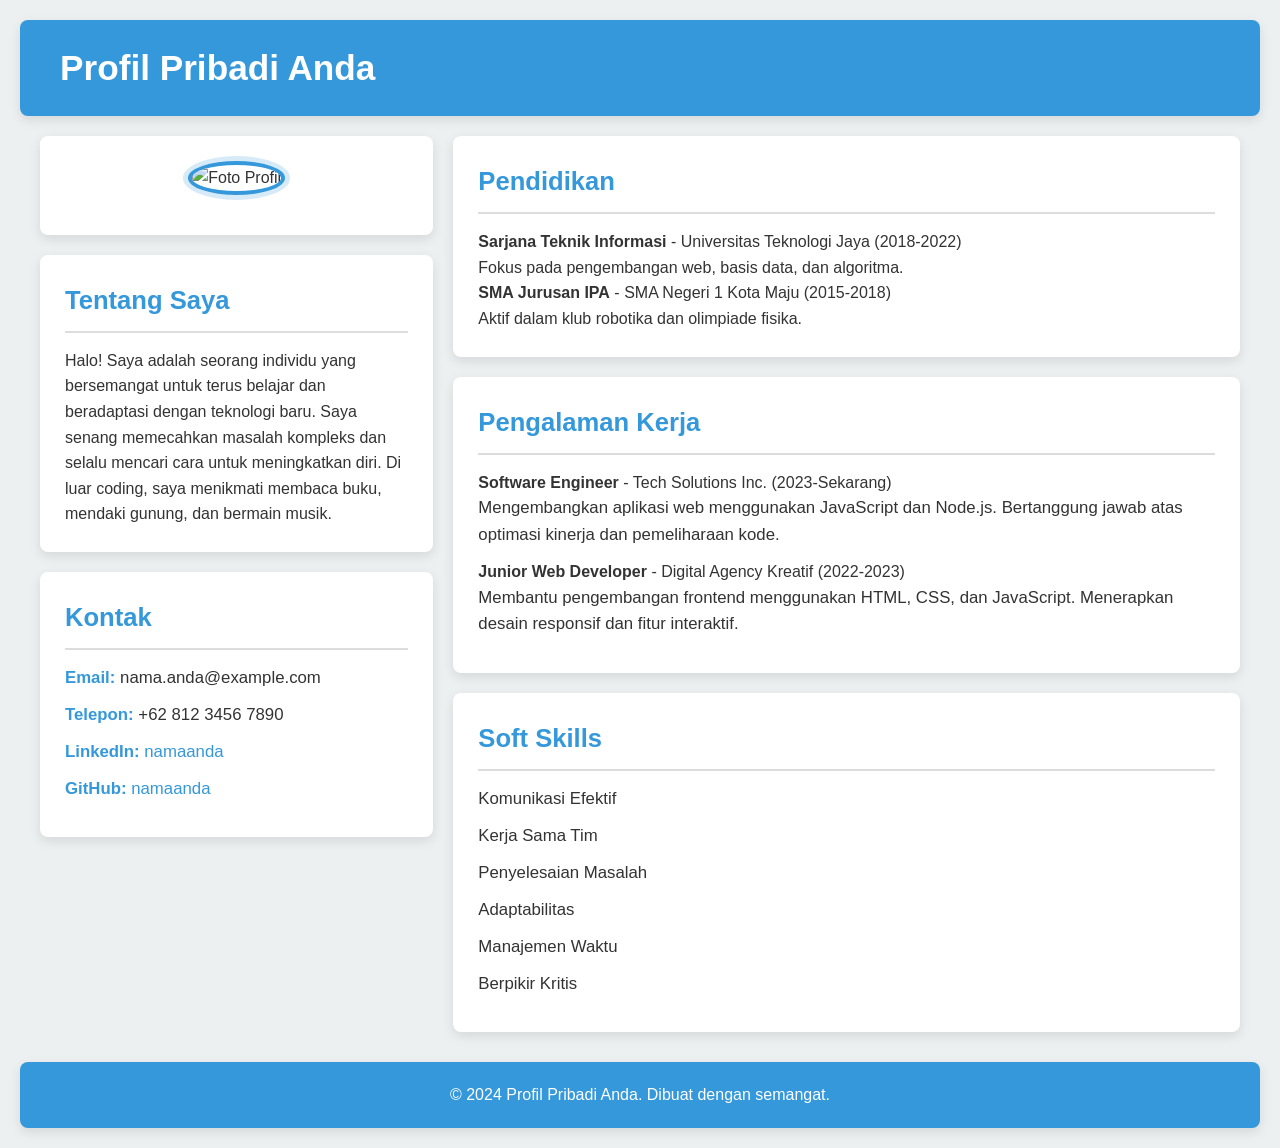
==== index.html @ b4166008 "first upload" ====
<!DOCTYPE html>
<html lang="id">
<head>
    <meta charset="UTF-8">
    <meta name="viewport" content="width=device-width, initial-scale=1.0">
    <title>Profil Pribadi Anda</title>
    <link rel="stylesheet" href="style.css">
</head>
<body>
    <header>
        <h1>Profil Pribadi Anda</h1>
    </header>

    <main class="container">
        <section class="left-column">
            <div class="profile-photo">
                <img id="profilePhoto" src="https://via.placeholder.com/150" alt="Foto Profil">
                <input type="file" id="photoUpload" accept="image/*" style="display: none;">
                <button id="changePhotoBtn" class="edit-mode-only" style="display: none;">Ganti Foto</button>
            </div>
            <div class="description-card">
                <h2>Tentang Saya</h2>
                <p id="aboutMe">Ini adalah deskripsi singkat tentang diri Anda. Anda bisa menceritakan minat, keahlian utama, atau tujuan Anda di sini.</p>
            </div>
            <div class="contact-card">
                <h2>Kontak</h2>
                <ul>
                    <li><strong>Email:</strong> <span id="email">nama.anda@example.com</span></li>
                    <li><strong>Telepon:</strong> <span id="phone">+62 812 3456 7890</span></li>
                    <li><strong>LinkedIn:</strong> <a id="linkedin" href="#" target="_blank">linkedin.com/in/namaanda</a></li>
                    <li><strong>GitHub:</strong> <a id="github" href="#" target="_blank">github.com/namaanda</a></li>
                </ul>
            </div>
        </section>

        <section class="right-column">
            <div class="card">
                <h2>Pendidikan</h2>
                <div id="educationList">
                    <p><strong>Universitas Contoh</strong> - Sarjana Teknik (2018-2022)</p>
                    <p><strong>SMA Negeri 1</strong> - IPA (2015-2018)</p>
                </div>
                <button class="add-item-btn edit-mode-only" data-target="education" style="display: none;">Tambah Pendidikan</button>
            </div>

            <div class="card">
                <h2>Pengalaman Kerja</h2>
                <div id="experienceList">
                    <p><strong>Nama Perusahaan Contoh</strong> - Posisi (2022-Sekarang)</p>
                    <ul>
                        <li>Deskripsi singkat tanggung jawab atau pencapaian.</li>
                    </ul>
                </div>
                <button class="add-item-btn edit-mode-only" data-target="experience" style="display: none;">Tambah Pengalaman</button>
            </div>

            <div class="card">
                <h2>Soft Skills</h2>
                <div id="softSkillsList">
                    <ul>
                        <li>Komunikasi</li>
                        <li>Kerja Sama Tim</li>
                        <li>Penyelesaian Masalah</li>
                        <li>Adaptabilitas</li>
                    </ul>
                </div>
                <button class="add-item-btn edit-mode-only" data-target="softSkills" style="display: none;">Tambah Soft Skill</button>
            </div>
        </section>
    </main>

    <footer>
        <p>&copy; 2024 Profil Pribadi Anda. Dibuat dengan semangat.</p>
    </footer>

    <script src="script.js"></script>
</body>
</html>
---- style.css ----
/* Variabel CSS untuk kemudahan kustomisasi */
:root {
    --primary-color: #3498db; /* Biru cerah */
    --secondary-color: #2ecc71; /* Hijau */
    --background-color: #ecf0f1; /* Abu-abu terang */
    --card-background: #ffffff; /* Putih */
    --text-color: #333; /* Hitam keabu-abuan */
    --light-text-color: #7f8c8d; /* Abu-abu lebih terang */
    --border-color: #ddd; /* Abu-abu untuk batas */
    --font-family: 'Segoe UI', Tahoma, Geneva, Verdana, sans-serif;
    --border-radius: 8px;
    --box-shadow: 0 4px 12px rgba(0, 0, 0, 0.1);
}

/* Reset CSS dasar untuk konsistensi di berbagai browser */
* {
    margin: 0;
    padding: 0;
    box-sizing: border-box;
}

body {
    font-family: var(--font-family);
    line-height: 1.6;
    color: var(--text-color);
    background-color: var(--background-color);
    padding: 20px;
    min-height: 100vh; /* Pastikan body mengambil tinggi penuh viewport */
    display: flex; /* Untuk menempatkan footer di bawah */
    flex-direction: column;
}

/* Header Styling */
header {
    background-color: var(--primary-color);
    color: white;
    padding: 20px 40px;
    text-align: center;
    border-radius: var(--border-radius);
    margin-bottom: 20px;
    box-shadow: var(--box-shadow);
    display: flex;
    justify-content: space-between;
    align-items: center;
}

header h1 {
    font-size: 2.2rem;
    margin: 0;
}

/* Tombol Edit */
#editBtn {
    background-color: var(--secondary-color);
    color: white;
    border: none;
    padding: 10px 20px;
    border-radius: 5px;
    cursor: pointer;
    font-size: 1rem;
    transition: background-color 0.3s ease;
}

#editBtn:hover {
    background-color: #27ae60; /* Sedikit lebih gelap */
}

/* Main Container - Menggunakan Flexbox untuk dua kolom */
.container {
    display: flex;
    flex-wrap: wrap; /* Memungkinkan wrap ke baris baru pada layar kecil */
    gap: 20px; /* Jarak antar kolom */
    max-width: 1200px;
    margin: 0 auto; /* Tengah di halaman */
    flex-grow: 1; /* Memungkinkan container mengambil ruang sisa */
}

/* Kolom Kiri dan Kanan */
.left-column {
    flex: 1; /* Mengambil ruang fleksibel */
    min-width: 300px; /* Lebar minimum sebelum wrap */
    display: flex;
    flex-direction: column;
    gap: 20px;
}

.right-column {
    flex: 2; /* Mengambil dua kali lebih banyak ruang dari kolom kiri */
    min-width: 300px; /* Lebar minimum sebelum wrap */
    display: flex;
    flex-direction: column;
    gap: 20px;
}

/* Card Styling (digunakan untuk deskripsi, kontak, pendidikan, dll.) */
.card, .description-card, .contact-card {
    background-color: var(--card-background);
    padding: 25px;
    border-radius: var(--border-radius);
    box-shadow: var(--box-shadow);
}

.card h2, .description-card h2, .contact-card h2 {
    color: var(--primary-color);
    margin-bottom: 15px;
    font-size: 1.6rem;
    border-bottom: 2px solid var(--border-color);
    padding-bottom: 10px;
}

.card ul, .contact-card ul {
    list-style: none; /* Hapus bullet point default */
    padding: 0;
}

.card ul li, .contact-card ul li {
    margin-bottom: 10px;
    font-size: 1.05rem;
    color: var(--text-color);
}

.contact-card ul li strong {
    color: var(--primary-color);
}

.card a, .contact-card a {
    color: var(--primary-color);
    text-decoration: none;
    transition: color 0.3s ease;
}

.card a:hover, .contact-card a:hover {
    color: var(--secondary-color);
    text-decoration: underline;
}

/* Profile Photo Styling */
.profile-photo {
    text-align: center;
    background-color: var(--card-background);
    padding: 25px;
    border-radius: var(--border-radius);
    box-shadow: var(--box-shadow);
}

.profile-photo img {
    width: 150px;
    height: 150px;
    border-radius: 50%; /* Membuat gambar lingkaran */
    object-fit: cover; /* Memastikan gambar mengisi area tanpa distorsi */
    border: 4px solid var(--primary-color);
    box-shadow: 0 0 0 5px rgba(52, 152, 219, 0.2); /* Efek cincin di sekitar foto */
    margin-bottom: 15px;
}

#changePhotoBtn {
    background-color: var(--secondary-color);
    color: white;
    border: none;
    padding: 8px 15px;
    border-radius: 5px;
    cursor: pointer;
    font-size: 0.9rem;
    transition: background-color 0.3s ease;
    margin-top: 10px;
}

#changePhotoBtn:hover {
    background-color: #27ae60;
}

/* Styling untuk mode edit */
[contenteditable="true"] {
    border: 1px dashed var(--primary-color);
    padding: 5px;
    background-color: #f0f8ff; /* Warna latar belakang saat diedit */
    border-radius: 4px;
    outline: none; /* Hapus outline default browser */
}

[contenteditable="true"]:focus {
    border-color: var(--secondary-color);
    box-shadow: 0 0 5px rgba(46, 204, 113, 0.5);
}

/* Styling untuk input field yang akan kita buat di JS */
.editable-input {
    width: calc(100% - 10px); /* Kurangi padding */
    padding: 8px;
    margin-bottom: 10px;
    border: 1px solid var(--border-color);
    border-radius: 4px;
    font-size: 1rem;
    font-family: var(--font-family);
    color: var(--text-color);
}

.editable-input:focus {
    border-color: var(--primary-color);
    box-shadow: 0 0 5px rgba(52, 152, 219, 0.3);
    outline: none;
}

/* Tombol Tambah Item (dalam mode edit) */
.add-item-btn {
    background-color: var(--primary-color);
    color: white;
    border: none;
    padding: 8px 15px;
    border-radius: 5px;
    cursor: pointer;
    font-size: 0.9rem;
    transition: background-color 0.3s ease;
    margin-top: 15px;
    width: fit-content; /* Sesuaikan lebar dengan konten */
    display: block; /* Agar bisa pakai margin auto jika perlu */
}

.add-item-btn:hover {
    background-color: #2980b9;
}

/* Footer Styling */
footer {
    text-align: center;
    margin-top: 30px;
    padding: 20px;
    background-color: var(--primary-color);
    color: white;
    border-radius: var(--border-radius);
    box-shadow: var(--box-shadow);
}

/* Responsifitas untuk layar kecil */
@media (max-width: 768px) {
    header {
        flex-direction: column;
        padding: 20px;
    }
    header h1 {
        margin-bottom: 15px;
    }

    .container {
        flex-direction: column; /* Kolom akan menumpuk vertikal */
        padding: 0 10px; /* Sedikit padding di samping */
    }

    .left-column, .right-column {
        min-width: unset; /* Hapus min-width */
        width: 100%; /* Ambil lebar penuh */
    }

    body {
        padding: 10px;
    }
}
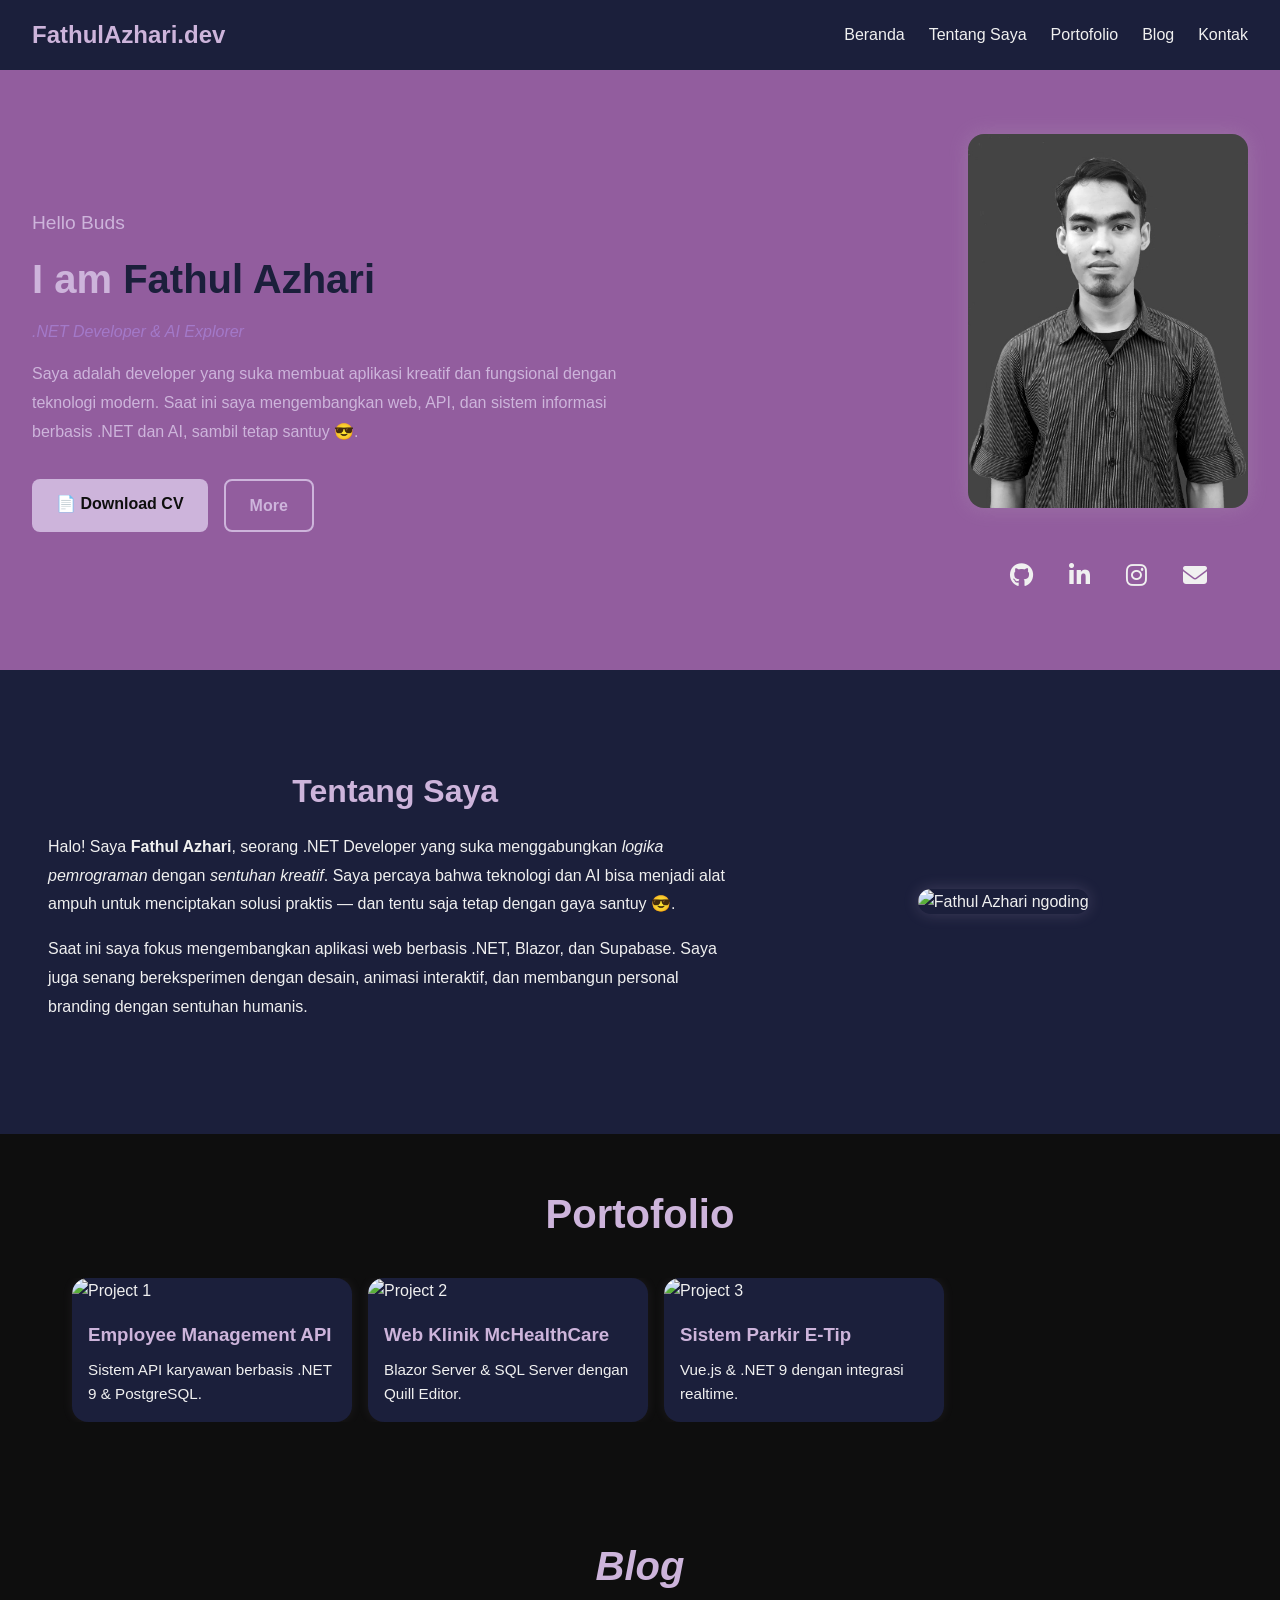
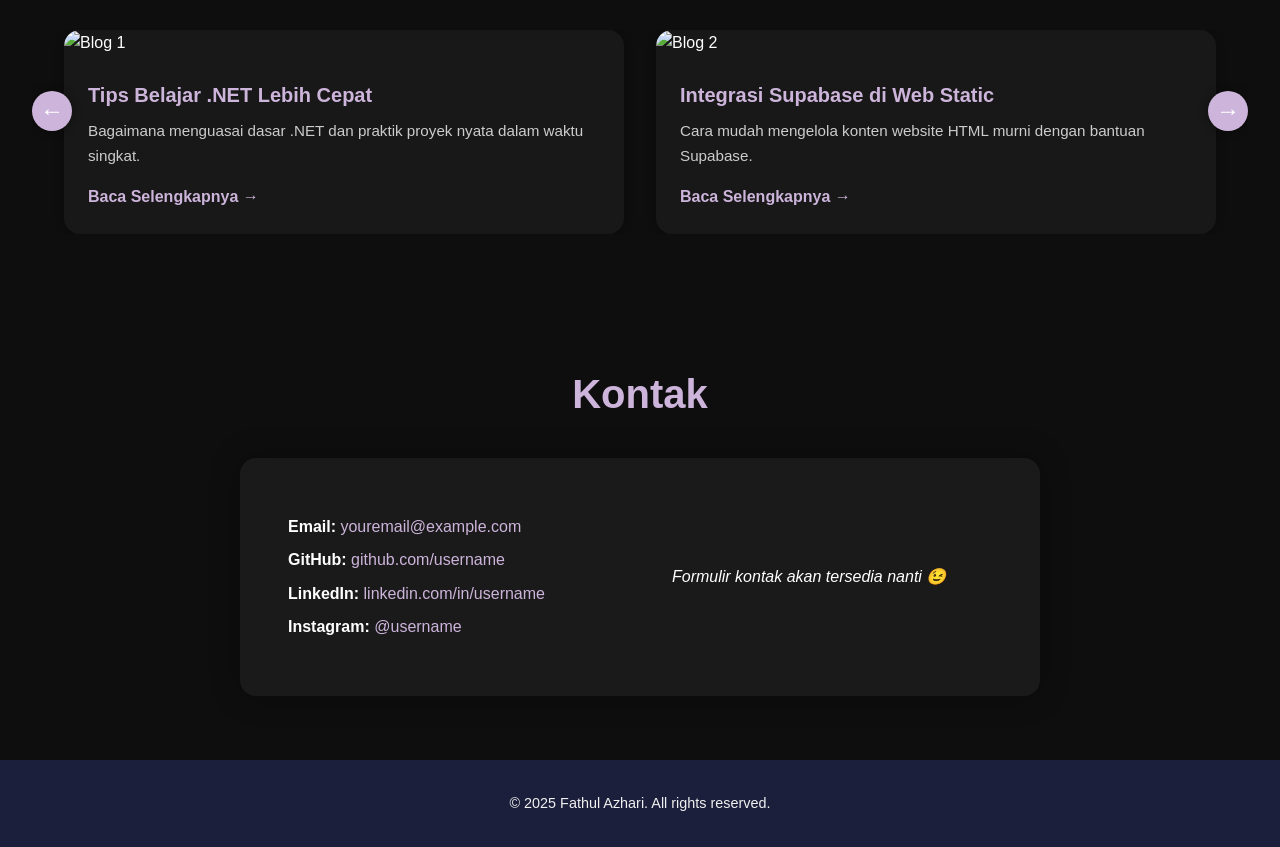
==== commit 7ce63725: "update porto" ====
--- a/index.html
+++ b/index.html
@@ -1,78 +1,254 @@
 <!DOCTYPE html>
 <html lang="id">
-<head>
-    <meta charset="UTF-8">
-    <meta name="viewport" content="width=device-width, initial-scale=1.0">
-    <title>Profil Pribadi Anda</title>
-    <link rel="stylesheet" href="style.css">
-</head>
-<body>
+  <head>
+    <meta charset="UTF-8" />
+    <meta name="viewport" content="width=device-width, initial-scale=1.0" />
+    <title>Fathul Azhari - Personal Branding</title>
+    <link rel="stylesheet" href="css/style.css" />
+    <link
+      rel="stylesheet"
+      href="https://cdnjs.cloudflare.com/ajax/libs/font-awesome/6.5.0/css/all.min.css"
+    />
+  </head>
+  <body>
+    <!-- HEADER / NAV -->
     <header>
-        <h1>Profil Pribadi Anda</h1>
+      <nav class="navbar">
+        <div class="logo">FathulAzhari.dev</div>
+        <ul class="nav-links">
+          <li><a href="#home">Beranda</a></li>
+          <li><a href="#about">Tentang Saya</a></li>
+          <li><a href="#portfolio">Portofolio</a></li>
+          <li><a href="#blog">Blog</a></li>
+          <li><a href="#contact">Kontak</a></li>
+        </ul>
+      </nav>
     </header>
 
-    <main class="container">
-        <section class="left-column">
-            <div class="profile-photo">
-                <img id="profilePhoto" src="https://via.placeholder.com/150" alt="Foto Profil">
-                <input type="file" id="photoUpload" accept="image/*" style="display: none;">
-                <button id="changePhotoBtn" class="edit-mode-only" style="display: none;">Ganti Foto</button>
-            </div>
-            <div class="description-card">
-                <h2>Tentang Saya</h2>
-                <p id="aboutMe">Ini adalah deskripsi singkat tentang diri Anda. Anda bisa menceritakan minat, keahlian utama, atau tujuan Anda di sini.</p>
-            </div>
-            <div class="contact-card">
-                <h2>Kontak</h2>
-                <ul>
-                    <li><strong>Email:</strong> <span id="email">nama.anda@example.com</span></li>
-                    <li><strong>Telepon:</strong> <span id="phone">+62 812 3456 7890</span></li>
-                    <li><strong>LinkedIn:</strong> <a id="linkedin" href="#" target="_blank">linkedin.com/in/namaanda</a></li>
-                    <li><strong>GitHub:</strong> <a id="github" href="#" target="_blank">github.com/namaanda</a></li>
-                </ul>
-            </div>
-        </section>
-
-        <section class="right-column">
-            <div class="card">
-                <h2>Pendidikan</h2>
-                <div id="educationList">
-                    <p><strong>Universitas Contoh</strong> - Sarjana Teknik (2018-2022)</p>
-                    <p><strong>SMA Negeri 1</strong> - IPA (2015-2018)</p>
-                </div>
-                <button class="add-item-btn edit-mode-only" data-target="education" style="display: none;">Tambah Pendidikan</button>
-            </div>
-
-            <div class="card">
-                <h2>Pengalaman Kerja</h2>
-                <div id="experienceList">
-                    <p><strong>Nama Perusahaan Contoh</strong> - Posisi (2022-Sekarang)</p>
-                    <ul>
-                        <li>Deskripsi singkat tanggung jawab atau pencapaian.</li>
-                    </ul>
-                </div>
-                <button class="add-item-btn edit-mode-only" data-target="experience" style="display: none;">Tambah Pengalaman</button>
-            </div>
-
-            <div class="card">
-                <h2>Soft Skills</h2>
-                <div id="softSkillsList">
-                    <ul>
-                        <li>Komunikasi</li>
-                        <li>Kerja Sama Tim</li>
-                        <li>Penyelesaian Masalah</li>
-                        <li>Adaptabilitas</li>
-                    </ul>
-                </div>
-                <button class="add-item-btn edit-mode-only" data-target="softSkills" style="display: none;">Tambah Soft Skill</button>
-            </div>
-        </section>
-    </main>
-
+    <!-- HERO SECTION -->
+    <section id="home" class="hero">
+      <div class="hero-left">
+        <p class="greeting">Hello Buds</p>
+        <h1>I am <span class="highlight">Fathul Azhari</span></h1>
+        <p class="role">.NET Developer & AI Explorer</p>
+        <p class="description">
+          Saya adalah developer yang suka membuat aplikasi kreatif dan
+          fungsional dengan teknologi modern. Saat ini saya mengembangkan web,
+          API, dan sistem informasi berbasis .NET dan AI, sambil tetap santuy
+          😎.
+        </p>
+        <div class="cta-buttons">
+          <a href="#" class="btn primary">📄 Download CV</a>
+          <a href="#about" class="btn secondary">More</a>
+        </div>
+      </div>
+      <div class="hero-right">
+        <div class="hero-photo">
+          <img
+            src="/assets/img/fotome.jpg"
+            alt="Fathul Azhari"
+            class="hero-img"
+          />
+        </div>
+        <div class="social-icons">
+          <a
+            href="https://github.com/username"
+            target="_blank"
+            aria-label="GitHub"
+          >
+            <i class="fab fa-github"></i>
+          </a>
+          <a
+            href="https://linkedin.com/in/username"
+            target="_blank"
+            aria-label="LinkedIn"
+          >
+            <i class="fab fa-linkedin-in"></i>
+          </a>
+          <a
+            href="https://instagram.com/username"
+            target="_blank"
+            aria-label="Instagram"
+          >
+            <i class="fab fa-instagram"></i>
+          </a>
+          <a href="mailto:you@example.com" aria-label="Email">
+            <i class="fas fa-envelope"></i>
+          </a>
+        </div>
+      </div>
+    </section>
+
+    <!-- ABOUT ME -->
+    <section id="about" class="section about">
+      <div class="about-container">
+        <div class="about-text">
+          <h2>Tentang Saya</h2>
+          <p>
+            Halo! Saya <strong>Fathul Azhari</strong>, seorang .NET Developer
+            yang suka menggabungkan <em>logika pemrograman</em> dengan
+            <em>sentuhan kreatif</em>. Saya percaya bahwa teknologi dan AI bisa
+            menjadi alat ampuh untuk menciptakan solusi praktis — dan tentu saja
+            tetap dengan gaya santuy 😎.
+          </p>
+          <p>
+            Saat ini saya fokus mengembangkan aplikasi web berbasis .NET,
+            Blazor, dan Supabase. Saya juga senang bereksperimen dengan desain,
+            animasi interaktif, dan membangun personal branding dengan sentuhan
+            humanis.
+          </p>
+        </div>
+        <div class="about-image">
+          <img src="img/foto-kerja.png" alt="Fathul Azhari ngoding" />
+        </div>
+      </div>
+    </section>
+
+    <!-- PORTFOLIO -->
+    <section id="portfolio" class="section portfolio">
+      <h2 class="section-title">Portofolio</h2>
+
+      <div class="carousel-container">
+        <button class="carousel-btn left" id="prevBtn">&#10094;</button>
+
+        <div class="carousel-track" id="portfolioTrack">
+          <div class="portfolio-card">
+            <img src="img/porto1.png" alt="Project 1" />
+            <div class="portfolio-info">
+              <h3>Employee Management API</h3>
+              <p>Sistem API karyawan berbasis .NET 9 & PostgreSQL.</p>
+            </div>
+          </div>
+          <div class="portfolio-card">
+            <img src="img/porto2.png" alt="Project 2" />
+            <div class="portfolio-info">
+              <h3>Web Klinik McHealthCare</h3>
+              <p>Blazor Server & SQL Server dengan Quill Editor.</p>
+            </div>
+          </div>
+          <div class="portfolio-card">
+            <img src="img/porto3.png" alt="Project 3" />
+            <div class="portfolio-info">
+              <h3>Sistem Parkir E-Tip</h3>
+              <p>Vue.js & .NET 9 dengan integrasi realtime.</p>
+            </div>
+          </div>
+          <!-- Tambah card lain jika perlu -->
+        </div>
+
+        <button class="carousel-btn right" id="nextBtn">&#10095;</button>
+      </div>
+    </section>
+
+    <!-- modal preview image portofolio -->
+    <div id="modalPreview" class="modal">
+      <div class="modal-content">
+        <span class="close-btn" id="closeModal">&times;</span>
+        <img id="modalImg" src="" alt="Preview Project" />
+        <h3 id="modalTitle"></h3>
+        <p id="modalDesc"></p>
+      </div>
+    </div>
+
+    <!-- BLOG -->
+    <section id="blog" class="section">
+      <h2 class="section-title">Blog</h2>
+      <div class="blog-slider-wrapper">
+        <button class="slider-btn left-btn">←</button>
+
+        <div class="blog-slider">
+          <div class="blog-card">
+            <img src="img/blog1.jpg" alt="Blog 1" />
+            <div class="blog-content">
+              <h3>Tips Belajar .NET Lebih Cepat</h3>
+              <p>
+                Bagaimana menguasai dasar .NET dan praktik proyek nyata dalam
+                waktu singkat.
+              </p>
+              <a href="#" class="read-more">Baca Selengkapnya →</a>
+            </div>
+          </div>
+
+          <div class="blog-card">
+            <img src="img/blog2.jpg" alt="Blog 2" />
+            <div class="blog-content">
+              <h3>Integrasi Supabase di Web Static</h3>
+              <p>
+                Cara mudah mengelola konten website HTML murni dengan bantuan
+                Supabase.
+              </p>
+              <a href="#" class="read-more">Baca Selengkapnya →</a>
+            </div>
+          </div>
+
+          <!-- Blog 3 -->
+          <div class="blog-card">
+            <img src="img/blog3.jpg" alt="Blog 3" />
+            <div class="blog-content">
+              <h3>Manajemen Proyek IT untuk Freelancer</h3>
+              <p>
+                Cara menyusun dan mengelola tugas secara efisien pakai tools
+                gratis.
+              </p>
+              <a href="#" class="read-more">Baca Selengkapnya →</a>
+            </div>
+          </div>
+        </div>
+
+        <button class="slider-btn right-btn">→</button>
+      </div>
+    </section>
+    <!-- Modal Blog Detail -->
+    <div id="blogModal" class="modal">
+      <div class="modal-content">
+        <span class="close-btn">&times;</span>
+        <h2 id="modal-title">Judul Blog</h2>
+        <p id="modal-body">Konten blog akan ditampilkan di sini.</p>
+      </div>
+    </div>
+
+    <!-- CONTACT -->
+    <section id="contact" class="section">
+      <h2 class="section-title">Kontak</h2>
+
+      <div class="contact-wrapper">
+        <div class="contact-info">
+          <p>
+            <strong>Email:</strong>
+            <a href="mailto:youremail@example.com">youremail@example.com</a>
+          </p>
+          <p>
+            <strong>GitHub:</strong>
+            <a href="https://github.com/username" target="_blank"
+              >github.com/username</a
+            >
+          </p>
+          <p>
+            <strong>LinkedIn:</strong>
+            <a href="https://linkedin.com/in/username" target="_blank"
+              >linkedin.com/in/username</a
+            >
+          </p>
+          <p>
+            <strong>Instagram:</strong>
+            <a href="https://instagram.com/username" target="_blank"
+              >@username</a
+            >
+          </p>
+        </div>
+
+        <!-- Placeholder form, bisa aktifkan nanti -->
+        <div class="contact-form">
+          <p><em>Formulir kontak akan tersedia nanti 😉</em></p>
+        </div>
+      </div>
+    </section>
+
+    <!-- FOOTER -->
     <footer>
-        <p>&copy; 2024 Profil Pribadi Anda. Dibuat dengan semangat.</p>
+      <p>© 2025 Fathul Azhari. All rights reserved.</p>
     </footer>
 
-    <script src="script.js"></script>
-</body>
-</html>+    <script src="js/script.js"></script>
+  </body>
+</html>
--- a/css/style.css
+++ b/css/style.css
@@ -0,0 +1,573 @@
+:root {
+  --baby-purple: #cdb4db;
+  --deep-navy: #1b1f3b;
+  --black: #0e0e0e;
+  --text-light: #f0f0f0;
+  --accent: #a379c9;
+  --deep-grey: #925d9e;
+}
+
+* {
+  margin: 0;
+  padding: 0;
+  box-sizing: border-box;
+}
+
+body {
+  font-family: "Segoe UI", sans-serif;
+  background-color: var(--black);
+  color: var(--text-light);
+  line-height: 1.6;
+}
+
+header {
+  background-color: var(--deep-navy);
+  padding: 1rem 2rem;
+  position: sticky;
+  top: 0;
+  z-index: 1000;
+}
+
+.navbar {
+  display: flex;
+  justify-content: space-between;
+  align-items: center;
+}
+
+.logo {
+  font-size: 1.5rem;
+  font-weight: bold;
+  color: var(--baby-purple);
+}
+
+.nav-links {
+  list-style: none;
+  display: flex;
+  gap: 1.5rem;
+}
+
+.nav-links a {
+  color: var(--text-light);
+  text-decoration: none;
+  transition: transform 0.2s ease, font-weight 0.2s ease;
+  font-weight: normal;
+}
+
+.nav-links a:hover {
+  transform: translateY(-3px);
+  font-weight: bold;
+}
+
+.nav-links a:hover,
+button:hover {
+  color: var(--baby-purple);
+  /* text-shadow: 0 0 8px var(--baby-purple); */
+}
+
+.hero {
+  display: flex;
+  justify-content: space-between;
+  align-items: center;
+  padding: 4rem 2rem;
+  background-color: var(--deep-grey);
+  color: var(--baby-purple);
+  flex-wrap: wrap;
+}
+
+.hero-left {
+  flex: 1 1 50%;
+  max-width: 600px;
+}
+
+.hero-right {
+  display: flex;
+  flex-direction: column;
+  align-items: center;
+  gap: 1rem;
+}
+
+.hero-img {
+  width: 280px;
+  border-radius: 1rem;
+  filter: grayscale(100%) contrast(1.2);
+  box-shadow: 0 0 20px rgba(205, 180, 219, 0.2);
+}
+
+.social-icons {
+  display: flex;
+  gap: 1rem;
+  margin-top: 1rem;
+}
+
+.social-icons a {
+  font-size: 1.5rem;
+  color: var(--text-light);
+  border: 2px solid transparent;
+  border-radius: 50%;
+  padding: 0.5rem;
+  transition: all 0.3s ease;
+}
+
+.social-icons a:hover {
+  color: var(--baby-purple);
+  border-color: var(--baby-purple);
+  transform: translateY(-4px);
+}
+
+.about {
+  background-color: var(--deep-navy);
+  color: var(--text-light);
+}
+
+.about-container {
+  display: flex;
+  flex-wrap: wrap;
+  justify-content: space-between;
+  align-items: center;
+  gap: 2rem;
+  padding: 2rem 1rem;
+}
+
+.about-text {
+  flex: 1 1 55%;
+}
+
+.about-text h2 {
+  font-size: 2rem;
+  margin-bottom: 1rem;
+  color: var(--baby-purple);
+}
+
+.about-text p {
+  font-size: 1rem;
+  margin-bottom: 1rem;
+  line-height: 1.8;
+}
+
+.about-image {
+  flex: 1 1 35%;
+  display: flex;
+  justify-content: center;
+}
+
+.about-image img {
+  max-width: 280px;
+  border-radius: 1rem;
+  box-shadow: 0 0 16px rgba(205, 180, 219, 0.2);
+  transition: transform 0.3s ease;
+}
+
+.about-image img:hover {
+  transform: scale(1.03);
+}
+
+.greeting {
+  font-size: 1.2rem;
+  color: var(--baby-purple);
+}
+
+h1 {
+  font-size: 2.5rem;
+  margin: 0.5rem 0;
+}
+
+.highlight {
+  color: var(--deep-navy);
+}
+
+.role {
+  font-style: italic;
+  color: var(--accent);
+  margin-bottom: 1rem;
+}
+
+.description {
+  font-size: 1rem;
+  line-height: 1.8;
+  margin-bottom: 2rem;
+}
+
+.cta-buttons {
+  display: flex;
+  gap: 1rem;
+}
+
+.btn {
+  padding: 0.75rem 1.5rem;
+  border-radius: 8px;
+  text-decoration: none;
+  font-weight: bold;
+  transition: transform 0.2s ease;
+}
+
+.btn.primary {
+  background-color: var(--baby-purple);
+  color: var(--black);
+}
+
+.btn.secondary {
+  border: 2px solid var(--baby-purple);
+  color: var(--baby-purple);
+}
+
+.btn:hover {
+  transform: translateY(-2px);
+}
+
+.profile-pic {
+  width: 160px;
+  height: 160px;
+  border-radius: 50%;
+  border: 4px solid var(--baby-purple);
+  object-fit: cover;
+  margin-bottom: 1rem;
+}
+
+.tagline {
+  font-style: italic;
+  color: var(--accent);
+  margin-top: 0.5rem;
+  animation: fadeIn 2s ease-in-out;
+}
+
+.section {
+  padding: 4rem 2rem;
+  opacity: 0;
+  transform: translateY(20px);
+  transition: opacity 0.8s ease, transform 0.8s ease;
+}
+
+.section.visible {
+  opacity: 1;
+  transform: translateY(0);
+}
+
+h2 {
+  text-align: center;
+  margin-bottom: 2rem;
+  color: var(--baby-purple);
+  font-size: 2rem;
+}
+
+.portfolio {
+  background-color: var(--black);
+  color: var(--text-light);
+  padding: 3rem 1rem;
+}
+
+.section-title {
+  font-size: 2.5rem;
+  font-weight: bold;
+  margin-bottom: 2rem;
+  text-align: center;
+  color: var(--baby-purple);
+}
+
+.portfolio-grid {
+  display: grid;
+  gap: 2rem;
+  grid-template-columns: repeat(auto-fit, minmax(280px, 1fr));
+}
+
+.portfolio-card {
+  background-color: var(--deep-navy);
+  border-radius: 1rem;
+  overflow: hidden;
+  box-shadow: 0 0 12px rgba(205, 180, 219, 0.08);
+  transition: transform 0.3s ease, box-shadow 0.3s ease;
+}
+
+.portfolio-card:hover {
+  transform: translateY(-5px);
+  box-shadow: 0 0 20px rgba(205, 180, 219, 0.15);
+}
+
+.portfolio-card img {
+  width: 100%;
+  height: auto;
+  display: block;
+}
+
+.portfolio-info {
+  padding: 1rem;
+}
+
+.portfolio-info h3 {
+  color: var(--baby-purple);
+  margin-bottom: 0.5rem;
+}
+
+.portfolio-info p {
+  font-size: 0.95rem;
+  line-height: 1.6;
+}
+
+.carousel-container {
+  max-width: 1200px;
+  margin: auto;
+  position: relative;
+  overflow: hidden;
+  padding: 0 2rem;
+}
+
+.carousel-track {
+  display: flex;
+  gap: 1rem;
+  transition: transform 0.3s ease;
+  will-change: transform;
+}
+
+.portfolio-card {
+  flex: 0 0 280px;
+  background-color: var(--deep-navy);
+  border-radius: 1rem;
+  overflow: hidden;
+  box-shadow: 0 0 12px rgba(205, 180, 219, 0.08);
+  transition: transform 0.3s ease;
+}
+
+.carousel-btn {
+  position: absolute;
+  top: 50%;
+  transform: translateY(-50%);
+  background-color: var(--baby-purple);
+  color: white;
+  border: none;
+  padding: 0.5rem 1rem;
+  font-size: 1.5rem;
+  border-radius: 50%;
+  cursor: pointer;
+  z-index: 1;
+}
+
+.carousel-btn.left {
+  left: 0;
+}
+
+.carousel-btn.right {
+  right: 0;
+}
+
+.carousel-btn:hover {
+  background-color: var(--navy);
+}
+
+/* Blog */
+#blog .section-title {
+  font-style: italic;
+}
+
+.blog-container {
+  display: grid;
+  grid-template-columns: repeat(auto-fit, minmax(280px, 1fr));
+  gap: 2rem;
+  padding: 0 2rem;
+}
+
+.blog-card {
+  opacity: 0;
+  flex: 0 0 calc(50% - 1rem); /* 2 konten per tampilan */
+  background-color: #181818;
+  border-radius: 1rem;
+  overflow: hidden;
+  color: white;
+  box-shadow: 0 0 10px rgba(0, 0, 0, 0.3);
+  transform: translateY(20px);
+  transition: transform 0.3s ease-in-out;
+}
+
+.blog-card.active {
+  opacity: 1;
+  transform: translateY(0);
+}
+
+.blog-card:hover {
+  transform: translateY(-5px);
+}
+
+.blog-card img {
+  width: 100%;
+  height: 180px;
+  object-fit: cover;
+}
+
+.blog-content {
+  padding: 1.5rem;
+  color: white;
+}
+
+.blog-content h3 {
+  color: var(--baby-purple);
+  font-size: 1.25rem;
+  margin-bottom: 0.5rem;
+}
+
+.blog-content p {
+  font-size: 0.95rem;
+  color: #ccc;
+  margin-bottom: 1rem;
+}
+
+.read-more {
+  text-decoration: none;
+  color: var(--baby-purple);
+  font-weight: bold;
+  transition: color 0.3s;
+}
+
+.read-more:hover {
+  color: #fff;
+}
+
+/* blog slider */
+.blog-slider-wrapper {
+  position: relative;
+  overflow: hidden;
+  padding: 0 2rem;
+}
+
+.blog-slider {
+  display: flex;
+  gap: 2rem;
+  transition: transform 0.4s ease-in-out;
+}
+.slider-btn {
+  position: absolute;
+  top: 40%;
+  transform: translateY(-50%);
+  background-color: var(--baby-purple);
+  border: none;
+  color: white;
+  font-size: 1.5rem;
+  width: 40px;
+  height: 40px;
+  border-radius: 50%;
+  cursor: pointer;
+  z-index: 10;
+  box-shadow: 0 0 10px rgba(0,0,0,0.4);
+}
+
+.left-btn {
+  left: 0;
+}
+
+.right-btn {
+  right: 0;
+}
+
+/* footer */
+footer {
+  text-align: center;
+  padding: 2rem;
+  background-color: var(--deep-navy);
+  color: var(--text-light);
+  font-size: 0.9rem;
+}
+
+/* style modal preview portofolio */
+.modal {
+  display: none;
+  position: fixed;
+  z-index: 999;
+  left: 0;
+  top: 0;
+  width: 100%;
+  height: 100%;
+  background-color: rgba(0, 0, 0, 0.85);
+  justify-content: center;
+  align-items: center;
+}
+
+.modal-content {
+  background-color: #141414;
+  padding: 2rem;
+  border-radius: 1rem;
+  max-width: 600px;
+  text-align: center;
+  color: white;
+  position: relative;
+  animation: fadeIn 0.3s ease;
+}
+
+.modal-content img {
+  max-width: 100%;
+  border-radius: 1rem;
+  margin-bottom: 1rem;
+}
+
+.close-btn {
+  position: absolute;
+  top: 0.5rem;
+  right: 1rem;
+  font-size: 2rem;
+  cursor: pointer;
+  color: var(--baby-purple);
+}
+
+/* Contact */
+.contact-wrapper {
+  display: flex;
+  flex-direction: column;
+  gap: 2rem;
+  align-items: center;
+  justify-content: center;
+  max-width: 800px;
+  margin: auto;
+  padding: 2rem;
+  background-color: #1a1a1a;
+  border-radius: 1rem;
+  box-shadow: 0 0 30px rgba(0,0,0,0.3);
+  color: white;
+}
+
+.contact-info p {
+  margin: 0.5rem 0;
+  font-size: 1rem;
+  line-height: 1.6;
+}
+
+.contact-info a {
+  color: var(--baby-purple);
+  text-decoration: none;
+  transition: color 0.3s ease;
+}
+
+.contact-info a:hover {
+  color: var(--navy);
+}
+
+@media (min-width: 768px) {
+  .contact-wrapper {
+    flex-direction: row;
+    justify-content: space-between;
+  }
+
+  .contact-info, .contact-form {
+    flex: 1;
+    padding: 1rem;
+  }
+}
+
+
+@keyframes fadeIn {
+  from {
+    opacity: 0;
+    transform: scale(0.95);
+  }
+  to {
+    opacity: 1;
+    transform: scale(1);
+  }
+}
+
+/* Animasi Halus */
+@keyframes fadeIn {
+  0% {
+    opacity: 0;
+    transform: translateY(15px);
+  }
+  100% {
+    opacity: 1;
+    transform: translateY(0);
+  }
+}
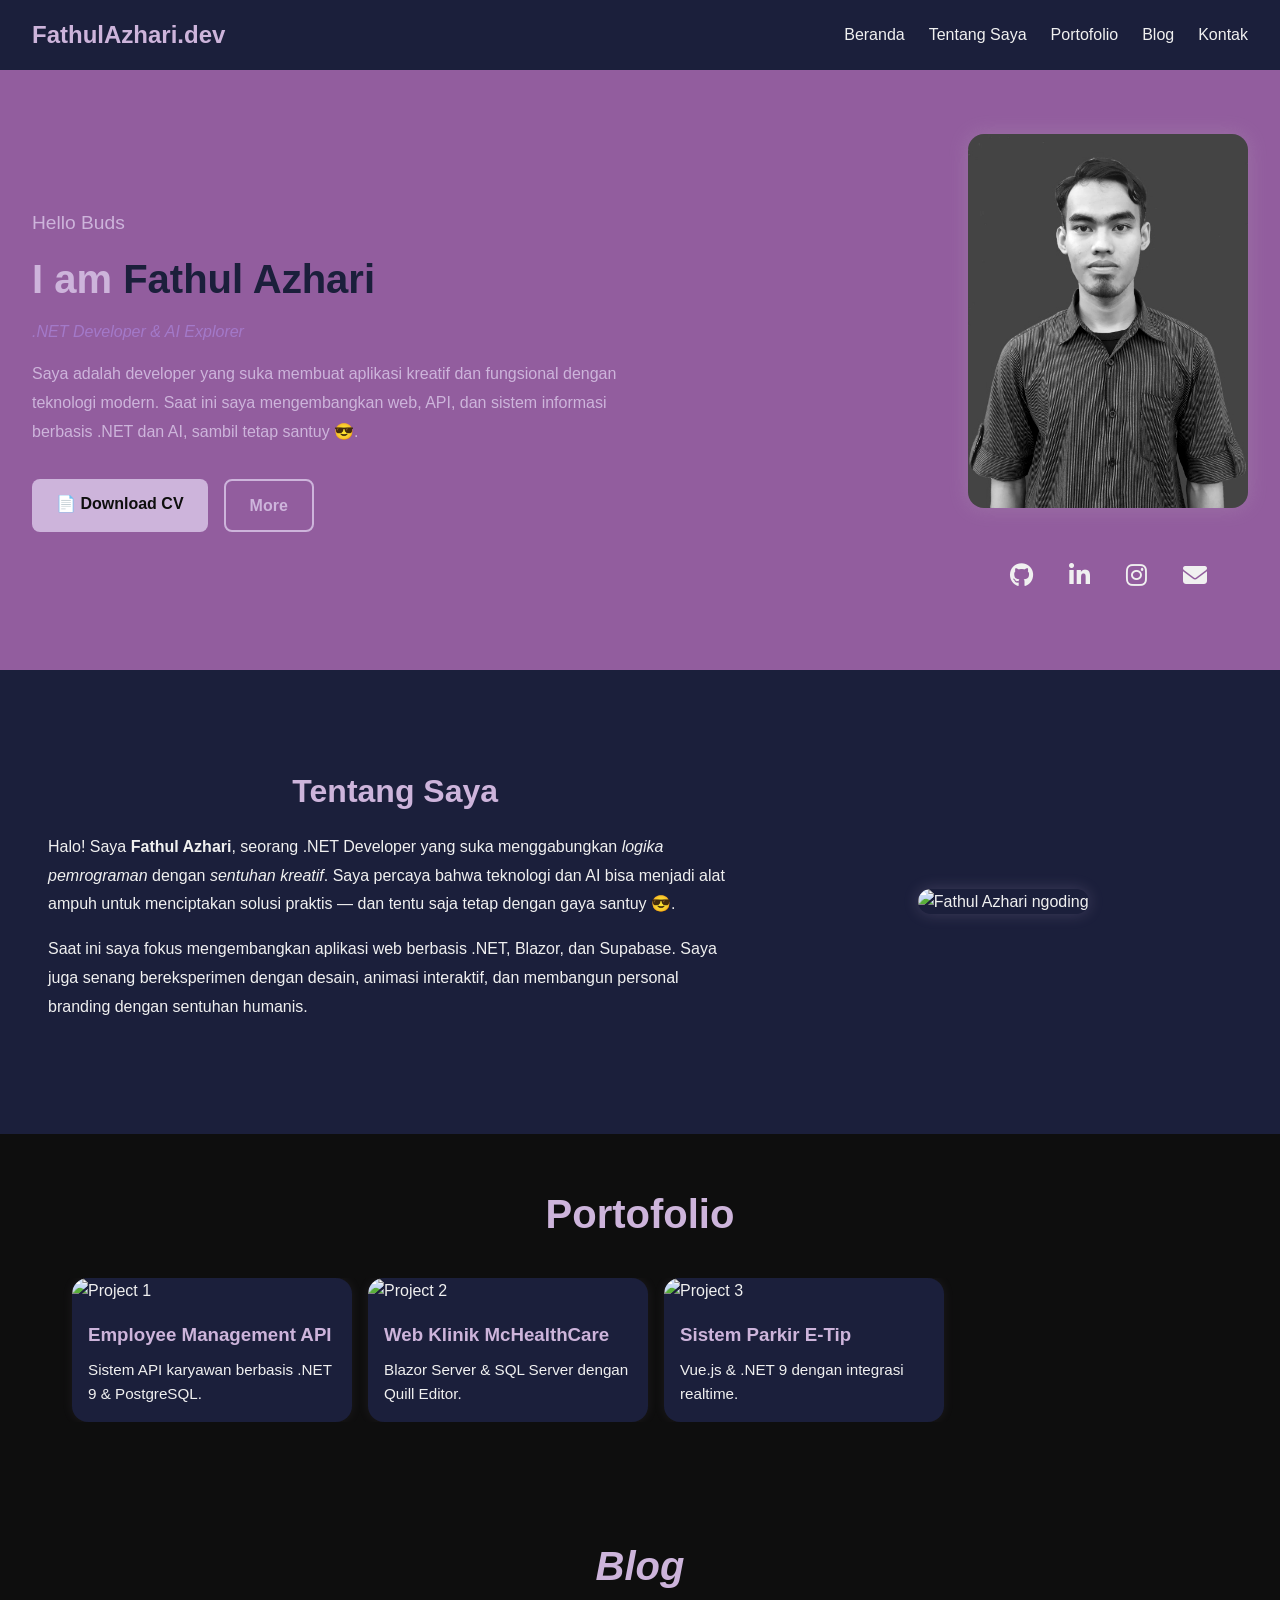
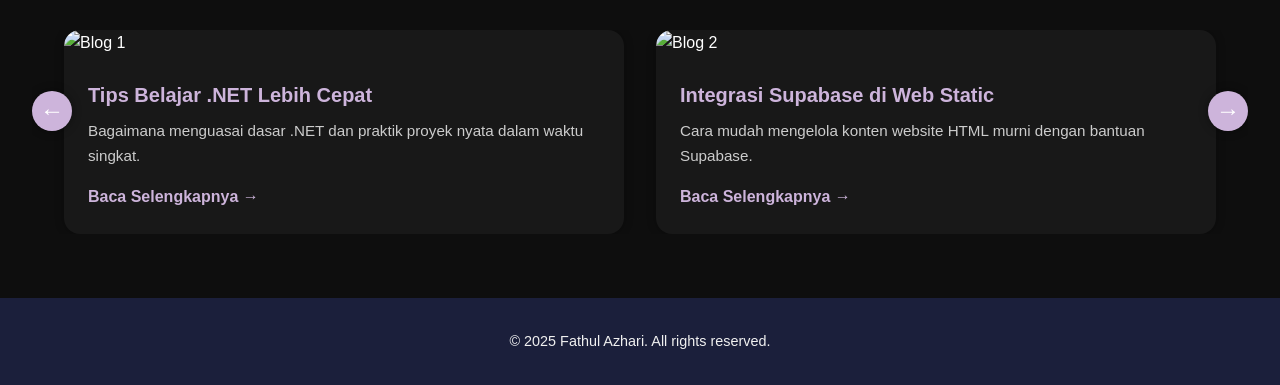
==== commit 22fc6a1c: "update" ====
--- a/index.html
+++ b/index.html
@@ -1,75 +1,55 @@
 <!DOCTYPE html>
 <html lang="id">
-  <head>
-    <meta charset="UTF-8" />
-    <meta name="viewport" content="width=device-width, initial-scale=1.0" />
-    <title>Fathul Azhari - Personal Branding</title>
-    <link rel="stylesheet" href="css/style.css" />
-    <link
-      rel="stylesheet"
-      href="https://cdnjs.cloudflare.com/ajax/libs/font-awesome/6.5.0/css/all.min.css"
-    />
-  </head>
-  <body>
-    <!-- HEADER / NAV -->
-    <header>
-      <nav class="navbar">
-        <div class="logo">FathulAzhari.dev</div>
-        <ul class="nav-links">
-          <li><a href="#home">Beranda</a></li>
-          <li><a href="#about">Tentang Saya</a></li>
-          <li><a href="#portfolio">Portofolio</a></li>
-          <li><a href="#blog">Blog</a></li>
-          <li><a href="#contact">Kontak</a></li>
-        </ul>
-      </nav>
-    </header>
+<head>
+  <meta charset="UTF-8" />
+  <meta name="viewport" content="width=device-width, initial-scale=1.0" />
+  <title>Fathul Azhari - Personal Branding</title>
+  <link rel="stylesheet" href="css/style.css" />
+  <link rel="stylesheet" href="https://cdnjs.cloudflare.com/ajax/libs/font-awesome/6.5.0/css/all.min.css"/>
 
-    <!-- HERO SECTION -->
-    <section id="home" class="hero">
-      <div class="hero-left">
-        <p class="greeting">Hello Buds</p>
-        <h1>I am <span class="highlight">Fathul Azhari</span></h1>
-        <p class="role">.NET Developer & AI Explorer</p>
-        <p class="description">
-          Saya adalah developer yang suka membuat aplikasi kreatif dan
-          fungsional dengan teknologi modern. Saat ini saya mengembangkan web,
-          API, dan sistem informasi berbasis .NET dan AI, sambil tetap santuy
-          😎.
-        </p>
-        <div class="cta-buttons">
-          <a href="#" class="btn primary">📄 Download CV</a>
-          <a href="#about" class="btn secondary">More</a>
-        </div>
+</head>
+<body>
+  <!-- HEADER / NAV -->
+  <header>
+    <nav class="navbar">
+      <div class="logo">FathulAzhari.dev</div>
+      <ul class="nav-links">
+        <li><a href="#home">Beranda</a></li>
+        <li><a href="#about">Tentang Saya</a></li>
+        <li><a href="#portfolio">Portofolio</a></li>
+        <li><a href="#blog">Blog</a></li>
+        <li><a href="#contact">Kontak</a></li>
+      </ul>
+    </nav>
+  </header>
+
+  <!-- HERO SECTION -->
+  <section id="home" class="hero">
+    <div class="hero-left">
+      <p class="greeting">Hello Buds</p>
+      <h1>I am <span class="highlight">Fathul Azhari</span></h1>
+      <p class="role">.NET Developer & AI Explorer</p>
+      <p class="description">
+        Saya adalah developer yang suka membuat aplikasi kreatif dan fungsional dengan teknologi modern.
+        Saat ini saya mengembangkan web, API, dan sistem informasi berbasis .NET dan AI, sambil tetap santuy 😎.
+      </p>
+      <div class="cta-buttons">
+        <a href="#" class="btn primary">📄 Download CV</a>
+        <a href="#about" class="btn secondary">More</a>
       </div>
-      <div class="hero-right">
+    </div>
+    <div class="hero-right">
         <div class="hero-photo">
-          <img
-            src="/assets/img/fotome.jpg"
-            alt="Fathul Azhari"
-            class="hero-img"
-          />
+          <img src="/assets/img/fotome.jpg" alt="Fathul Azhari" class="hero-img" />
         </div>
         <div class="social-icons">
-          <a
-            href="https://github.com/username"
-            target="_blank"
-            aria-label="GitHub"
-          >
+          <a href="https://github.com/username" target="_blank" aria-label="GitHub">
             <i class="fab fa-github"></i>
           </a>
-          <a
-            href="https://linkedin.com/in/username"
-            target="_blank"
-            aria-label="LinkedIn"
-          >
+          <a href="https://linkedin.com/in/username" target="_blank" aria-label="LinkedIn">
             <i class="fab fa-linkedin-in"></i>
           </a>
-          <a
-            href="https://instagram.com/username"
-            target="_blank"
-            aria-label="Instagram"
-          >
+          <a href="https://instagram.com/username" target="_blank" aria-label="Instagram">
             <i class="fab fa-instagram"></i>
           </a>
           <a href="mailto:you@example.com" aria-label="Email">
@@ -77,178 +57,131 @@
           </a>
         </div>
       </div>
-    </section>
+      
+  </section>
 
-    <!-- ABOUT ME -->
-    <section id="about" class="section about">
-      <div class="about-container">
-        <div class="about-text">
-          <h2>Tentang Saya</h2>
-          <p>
-            Halo! Saya <strong>Fathul Azhari</strong>, seorang .NET Developer
-            yang suka menggabungkan <em>logika pemrograman</em> dengan
-            <em>sentuhan kreatif</em>. Saya percaya bahwa teknologi dan AI bisa
-            menjadi alat ampuh untuk menciptakan solusi praktis — dan tentu saja
-            tetap dengan gaya santuy 😎.
-          </p>
-          <p>
-            Saat ini saya fokus mengembangkan aplikasi web berbasis .NET,
-            Blazor, dan Supabase. Saya juga senang bereksperimen dengan desain,
-            animasi interaktif, dan membangun personal branding dengan sentuhan
-            humanis.
-          </p>
+  <!-- ABOUT ME -->
+  <section id="about" class="section about">
+    <div class="about-container">
+      <div class="about-text">
+        <h2>Tentang Saya</h2>
+        <p>
+          Halo! Saya <strong>Fathul Azhari</strong>, seorang .NET Developer yang suka menggabungkan <em>logika pemrograman</em> dengan <em>sentuhan kreatif</em>. 
+          Saya percaya bahwa teknologi dan AI bisa menjadi alat ampuh untuk menciptakan solusi praktis — dan tentu saja tetap dengan gaya santuy 😎.
+        </p>
+        <p>
+          Saat ini saya fokus mengembangkan aplikasi web berbasis .NET, Blazor, dan Supabase. Saya juga senang bereksperimen dengan desain, 
+          animasi interaktif, dan membangun personal branding dengan sentuhan humanis.
+        </p>
+      </div>
+      <div class="about-image">
+        <img src="img/foto-kerja.png" alt="Fathul Azhari ngoding" />
+      </div>
+    </div>
+  </section>
+  
+
+  <!-- PORTFOLIO -->
+  <section id="portfolio" class="section portfolio">
+    <h2 class="section-title">Portofolio</h2>
+  
+    <div class="carousel-container">
+      <button class="carousel-btn left" id="prevBtn">&#10094;</button>
+      
+      <div class="carousel-track" id="portfolioTrack">
+        <div class="portfolio-card">
+          <img src="img/porto1.png" alt="Project 1">
+          <div class="portfolio-info">
+            <h3>Employee Management API</h3>
+            <p>Sistem API karyawan berbasis .NET 9 & PostgreSQL.</p>
+          </div>
         </div>
-        <div class="about-image">
-          <img src="img/foto-kerja.png" alt="Fathul Azhari ngoding" />
+        <div class="portfolio-card">
+          <img src="img/porto2.png" alt="Project 2">
+          <div class="portfolio-info">
+            <h3>Web Klinik McHealthCare</h3>
+            <p>Blazor Server & SQL Server dengan Quill Editor.</p>
+          </div>
+        </div>
+        <div class="portfolio-card">
+          <img src="img/porto3.png" alt="Project 3">
+          <div class="portfolio-info">
+            <h3>Sistem Parkir E-Tip</h3>
+            <p>Vue.js & .NET 9 dengan integrasi realtime.</p>
+          </div>
+        </div>
+        <!-- Tambah card lain jika perlu -->
+      </div>
+  
+      <button class="carousel-btn right" id="nextBtn">&#10095;</button>
+    </div>
+  </section>
+  
+  <!-- modal preview image portofolio -->
+  <div id="modalPreview" class="modal">
+    <div class="modal-content">
+      <span class="close-btn" id="closeModal">&times;</span>
+      <img id="modalImg" src="" alt="Preview Project">
+      <h3 id="modalTitle"></h3>
+      <p id="modalDesc"></p>
+    </div>
+  </div>
+
+  <!-- BLOG -->
+  <section id="blog" class="section">
+    <h2 class="section-title">Blog</h2>
+    <div class="blog-slider-wrapper">
+      <button class="slider-btn left-btn">←</button>
+  
+      <div class="blog-slider">
+        <div class="blog-card">
+          <img src="img/blog1.jpg" alt="Blog 1">
+          <div class="blog-content">
+            <h3>Tips Belajar .NET Lebih Cepat</h3>
+            <p>Bagaimana menguasai dasar .NET dan praktik proyek nyata dalam waktu singkat.</p>
+            <a href="#" class="read-more">Baca Selengkapnya →</a>
+          </div>
+        </div>
+  
+        <div class="blog-card">
+          <img src="img/blog2.jpg" alt="Blog 2">
+          <div class="blog-content">
+            <h3>Integrasi Supabase di Web Static</h3>
+            <p>Cara mudah mengelola konten website HTML murni dengan bantuan Supabase.</p>
+            <a href="#" class="read-more">Baca Selengkapnya →</a>
+          </div>
+        </div>
+  
+        <!-- Blog 3 -->
+        <div class="blog-card">
+          <img src="img/blog3.jpg" alt="Blog 3">
+          <div class="blog-content">
+            <h3>Manajemen Proyek IT untuk Freelancer</h3>
+            <p>Cara menyusun dan mengelola tugas secara efisien pakai tools gratis.</p>
+            <a href="#" class="read-more">Baca Selengkapnya →</a>
+          </div>
         </div>
       </div>
-    </section>
+  
+      <button class="slider-btn right-btn">→</button>
+    </div>
+  </section>
+<!-- Modal Blog Detail -->
+<div id="blogModal" class="modal">
+    <div class="modal-content">
+      <span class="close-btn">&times;</span>
+      <h2 id="modal-title">Judul Blog</h2>
+      <p id="modal-body">Konten blog akan ditampilkan di sini.</p>
+    </div>
+  </div>
+    
 
-    <!-- PORTFOLIO -->
-    <section id="portfolio" class="section portfolio">
-      <h2 class="section-title">Portofolio</h2>
+  
+  <!-- FOOTER -->
+  <footer>
+    <p>© 2025 Fathul Azhari. All rights reserved.</p>
+  </footer>
 
-      <div class="carousel-container">
-        <button class="carousel-btn left" id="prevBtn">&#10094;</button>
-
-        <div class="carousel-track" id="portfolioTrack">
-          <div class="portfolio-card">
-            <img src="img/porto1.png" alt="Project 1" />
-            <div class="portfolio-info">
-              <h3>Employee Management API</h3>
-              <p>Sistem API karyawan berbasis .NET 9 & PostgreSQL.</p>
-            </div>
-          </div>
-          <div class="portfolio-card">
-            <img src="img/porto2.png" alt="Project 2" />
-            <div class="portfolio-info">
-              <h3>Web Klinik McHealthCare</h3>
-              <p>Blazor Server & SQL Server dengan Quill Editor.</p>
-            </div>
-          </div>
-          <div class="portfolio-card">
-            <img src="img/porto3.png" alt="Project 3" />
-            <div class="portfolio-info">
-              <h3>Sistem Parkir E-Tip</h3>
-              <p>Vue.js & .NET 9 dengan integrasi realtime.</p>
-            </div>
-          </div>
-          <!-- Tambah card lain jika perlu -->
-        </div>
-
-        <button class="carousel-btn right" id="nextBtn">&#10095;</button>
-      </div>
-    </section>
-
-    <!-- modal preview image portofolio -->
-    <div id="modalPreview" class="modal">
-      <div class="modal-content">
-        <span class="close-btn" id="closeModal">&times;</span>
-        <img id="modalImg" src="" alt="Preview Project" />
-        <h3 id="modalTitle"></h3>
-        <p id="modalDesc"></p>
-      </div>
-    </div>
-
-    <!-- BLOG -->
-    <section id="blog" class="section">
-      <h2 class="section-title">Blog</h2>
-      <div class="blog-slider-wrapper">
-        <button class="slider-btn left-btn">←</button>
-
-        <div class="blog-slider">
-          <div class="blog-card">
-            <img src="img/blog1.jpg" alt="Blog 1" />
-            <div class="blog-content">
-              <h3>Tips Belajar .NET Lebih Cepat</h3>
-              <p>
-                Bagaimana menguasai dasar .NET dan praktik proyek nyata dalam
-                waktu singkat.
-              </p>
-              <a href="#" class="read-more">Baca Selengkapnya →</a>
-            </div>
-          </div>
-
-          <div class="blog-card">
-            <img src="img/blog2.jpg" alt="Blog 2" />
-            <div class="blog-content">
-              <h3>Integrasi Supabase di Web Static</h3>
-              <p>
-                Cara mudah mengelola konten website HTML murni dengan bantuan
-                Supabase.
-              </p>
-              <a href="#" class="read-more">Baca Selengkapnya →</a>
-            </div>
-          </div>
-
-          <!-- Blog 3 -->
-          <div class="blog-card">
-            <img src="img/blog3.jpg" alt="Blog 3" />
-            <div class="blog-content">
-              <h3>Manajemen Proyek IT untuk Freelancer</h3>
-              <p>
-                Cara menyusun dan mengelola tugas secara efisien pakai tools
-                gratis.
-              </p>
-              <a href="#" class="read-more">Baca Selengkapnya →</a>
-            </div>
-          </div>
-        </div>
-
-        <button class="slider-btn right-btn">→</button>
-      </div>
-    </section>
-    <!-- Modal Blog Detail -->
-    <div id="blogModal" class="modal">
-      <div class="modal-content">
-        <span class="close-btn">&times;</span>
-        <h2 id="modal-title">Judul Blog</h2>
-        <p id="modal-body">Konten blog akan ditampilkan di sini.</p>
-      </div>
-    </div>
-
-    <!-- CONTACT -->
-    <section id="contact" class="section">
-      <h2 class="section-title">Kontak</h2>
-
-      <div class="contact-wrapper">
-        <div class="contact-info">
-          <p>
-            <strong>Email:</strong>
-            <a href="mailto:youremail@example.com">youremail@example.com</a>
-          </p>
-          <p>
-            <strong>GitHub:</strong>
-            <a href="https://github.com/username" target="_blank"
-              >github.com/username</a
-            >
-          </p>
-          <p>
-            <strong>LinkedIn:</strong>
-            <a href="https://linkedin.com/in/username" target="_blank"
-              >linkedin.com/in/username</a
-            >
-          </p>
-          <p>
-            <strong>Instagram:</strong>
-            <a href="https://instagram.com/username" target="_blank"
-              >@username</a
-            >
-          </p>
-        </div>
-
-        <!-- Placeholder form, bisa aktifkan nanti -->
-        <div class="contact-form">
-          <p><em>Formulir kontak akan tersedia nanti 😉</em></p>
-        </div>
-      </div>
-    </section>
-
-    <!-- FOOTER -->
-    <footer>
-      <p>© 2025 Fathul Azhari. All rights reserved.</p>
-    </footer>
-
-    <script src="js/script.js"></script>
-  </body>
+  <script src="js/script.js"></script>
+</body>
 </html>
--- a/css/style.css
+++ b/css/style.css
@@ -504,51 +504,6 @@
   color: var(--baby-purple);
 }
 
-/* Contact */
-.contact-wrapper {
-  display: flex;
-  flex-direction: column;
-  gap: 2rem;
-  align-items: center;
-  justify-content: center;
-  max-width: 800px;
-  margin: auto;
-  padding: 2rem;
-  background-color: #1a1a1a;
-  border-radius: 1rem;
-  box-shadow: 0 0 30px rgba(0,0,0,0.3);
-  color: white;
-}
-
-.contact-info p {
-  margin: 0.5rem 0;
-  font-size: 1rem;
-  line-height: 1.6;
-}
-
-.contact-info a {
-  color: var(--baby-purple);
-  text-decoration: none;
-  transition: color 0.3s ease;
-}
-
-.contact-info a:hover {
-  color: var(--navy);
-}
-
-@media (min-width: 768px) {
-  .contact-wrapper {
-    flex-direction: row;
-    justify-content: space-between;
-  }
-
-  .contact-info, .contact-form {
-    flex: 1;
-    padding: 1rem;
-  }
-}
-
-
 @keyframes fadeIn {
   from {
     opacity: 0;
